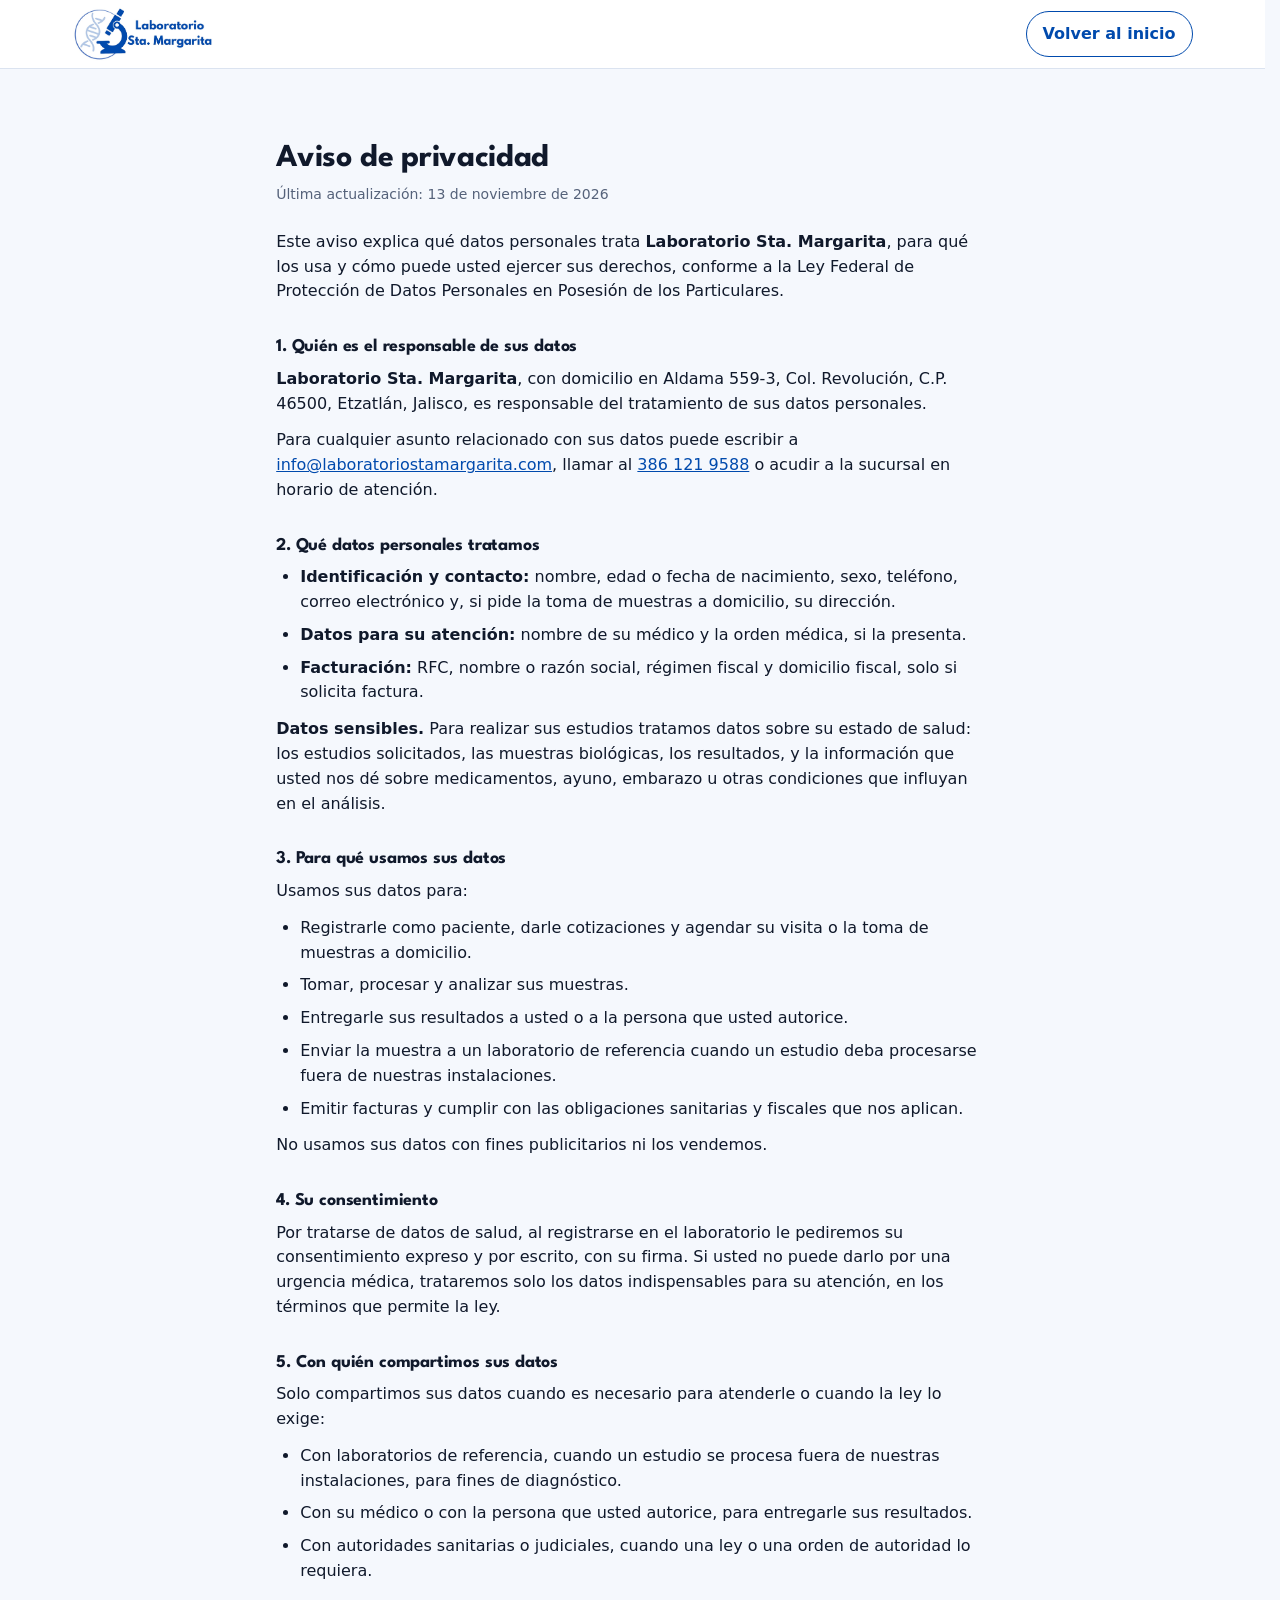
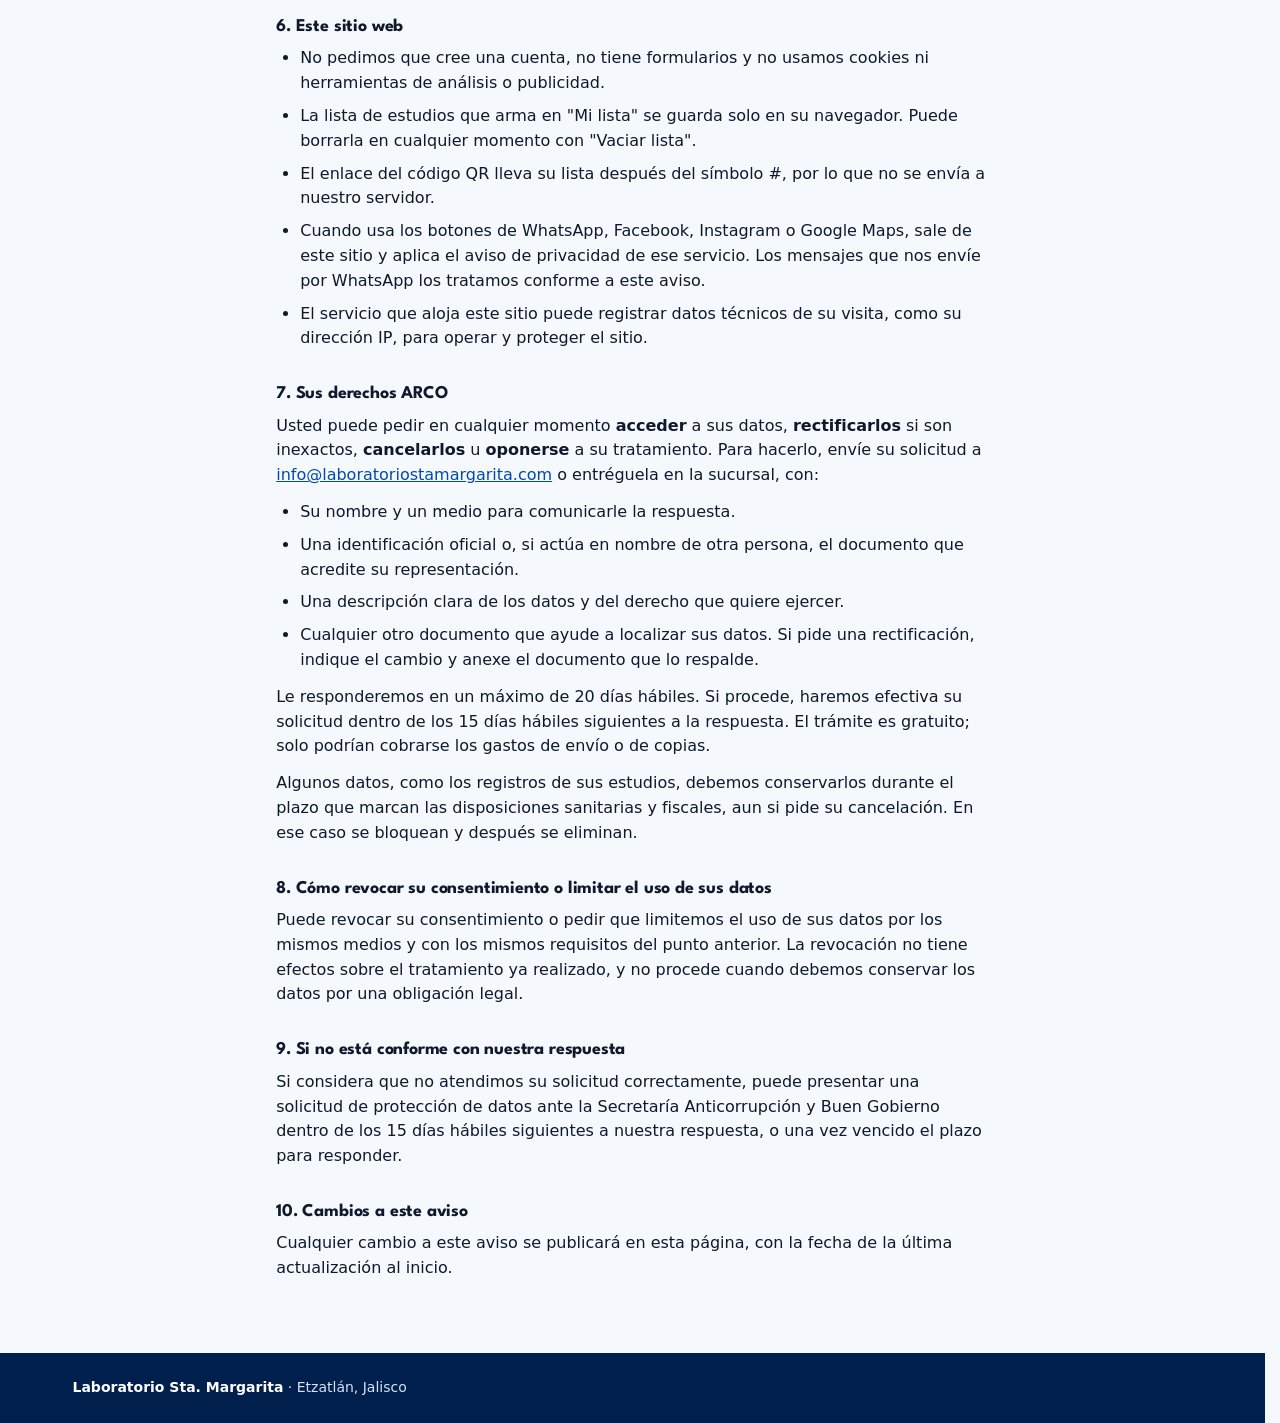
==== aviso-de-privacidad.html @ 6f27b308 "Agrega el aviso de privacidad Página aviso-de-privacidad.html enlazada desde el pie, con los element" ====
<!doctype html>
<html lang="es-MX">
<head>
  <meta charset="utf-8">
  <meta name="viewport" content="width=device-width, initial-scale=1">
  <title>Aviso de privacidad · Laboratorio Sta. Margarita</title>
  <meta name="description" content="Aviso de privacidad del Laboratorio Sta. Margarita, en Etzatlán, Jalisco: qué datos personales tratamos, para qué y cómo ejercer sus derechos.">
  <meta name="theme-color" content="#004aad">
  <meta http-equiv="Content-Security-Policy" content="default-src 'none'; script-src 'self'; style-src 'self'; img-src 'self' data:; font-src 'self'; base-uri 'none'; form-action 'none'">
  <link rel="canonical" href="https://laboratoriostamargarita.com/aviso-de-privacidad.html">
  <link rel="icon" href="img/icono.png" type="image/png">
  <link rel="apple-touch-icon" href="img/icono.png">
  <link rel="stylesheet" href="css/estilos.css">
</head>
<body>
  <header class="cabecera">
    <div class="contenedor cabecera-fila">
      <a class="marca" href="./" aria-label="Laboratorio Sta. Margarita, inicio">
        <img src="img/logo.png" alt="Laboratorio Sta. Margarita" width="140" height="54">
      </a>
      <a class="boton boton-volver" href="./">Volver al inicio</a>
    </div>
  </header>

  <main class="seccion">
    <article class="contenedor legal">
      <h1>Aviso de privacidad</h1>
      <p class="legal-fecha">Última actualización: 13 de noviembre de 2026</p>

      <p>Este aviso explica qué datos personales trata <b data-negocio="responsable" data-respaldo="nombre">Laboratorio Sta. Margarita</b>, para qué los usa y cómo puede usted ejercer sus derechos, conforme a la Ley Federal de Protección de Datos Personales en Posesión de los Particulares.</p>

      <h2>1. Quién es el responsable de sus datos</h2>
      <p><b data-negocio="responsable" data-respaldo="nombre">Laboratorio Sta. Margarita</b>, con domicilio en <span data-negocio="direccion">Aldama 559-3, Col. Revolución, C.P. 46500, Etzatlán, Jalisco</span>, es responsable del tratamiento de sus datos personales.</p>
      <p>Para cualquier asunto relacionado con sus datos puede escribir a <a data-enlace="correo" href="mailto:info@laboratoriostamargarita.com">info@laboratoriostamargarita.com</a>, llamar al <a data-enlace="telefono" href="tel:3861219588">386 121 9588</a> o acudir a la sucursal en horario de atención.</p>

      <h2>2. Qué datos personales tratamos</h2>
      <ul>
        <li><b>Identificación y contacto:</b> nombre, edad o fecha de nacimiento, sexo, teléfono, correo electrónico y, si pide la toma de muestras a domicilio, su dirección.</li>
        <li><b>Datos para su atención:</b> nombre de su médico y la orden médica, si la presenta.</li>
        <li><b>Facturación:</b> RFC, nombre o razón social, régimen fiscal y domicilio fiscal, solo si solicita factura.</li>
      </ul>
      <p><b>Datos sensibles.</b> Para realizar sus estudios tratamos datos sobre su estado de salud: los estudios solicitados, las muestras biológicas, los resultados, y la información que usted nos dé sobre medicamentos, ayuno, embarazo u otras condiciones que influyan en el análisis.</p>

      <h2>3. Para qué usamos sus datos</h2>
      <p>Usamos sus datos para:</p>
      <ul>
        <li>Registrarle como paciente, darle cotizaciones y agendar su visita o la toma de muestras a domicilio.</li>
        <li>Tomar, procesar y analizar sus muestras.</li>
        <li>Entregarle sus resultados a usted o a la persona que usted autorice.</li>
        <li>Enviar la muestra a un laboratorio de referencia cuando un estudio deba procesarse fuera de nuestras instalaciones.</li>
        <li>Emitir facturas y cumplir con las obligaciones sanitarias y fiscales que nos aplican.</li>
      </ul>
      <p>No usamos sus datos con fines publicitarios ni los vendemos.</p>

      <h2>4. Su consentimiento</h2>
      <p>Por tratarse de datos de salud, al registrarse en el laboratorio le pediremos su consentimiento expreso y por escrito, con su firma. Si usted no puede darlo por una urgencia médica, trataremos solo los datos indispensables para su atención, en los términos que permite la ley.</p>

      <h2>5. Con quién compartimos sus datos</h2>
      <p>Solo compartimos sus datos cuando es necesario para atenderle o cuando la ley lo exige:</p>
      <ul>
        <li>Con laboratorios de referencia, cuando un estudio se procesa fuera de nuestras instalaciones, para fines de diagnóstico.</li>
        <li>Con su médico o con la persona que usted autorice, para entregarle sus resultados.</li>
        <li>Con autoridades sanitarias o judiciales, cuando una ley o una orden de autoridad lo requiera.</li>
      </ul>

      <h2>6. Este sitio web</h2>
      <ul>
        <li>No pedimos que cree una cuenta, no tiene formularios y no usamos cookies ni herramientas de análisis o publicidad.</li>
        <li>La lista de estudios que arma en "Mi lista" se guarda solo en su navegador. Puede borrarla en cualquier momento con "Vaciar lista".</li>
        <li>El enlace del código QR lleva su lista después del símbolo #, por lo que no se envía a nuestro servidor.</li>
        <li>Cuando usa los botones de WhatsApp, Facebook, Instagram o Google Maps, sale de este sitio y aplica el aviso de privacidad de ese servicio. Los mensajes que nos envíe por WhatsApp los tratamos conforme a este aviso.</li>
        <li>El servicio que aloja este sitio puede registrar datos técnicos de su visita, como su dirección IP, para operar y proteger el sitio.</li>
      </ul>

      <h2>7. Sus derechos ARCO</h2>
      <p>Usted puede pedir en cualquier momento <b>acceder</b> a sus datos, <b>rectificarlos</b> si son inexactos, <b>cancelarlos</b> u <b>oponerse</b> a su tratamiento. Para hacerlo, envíe su solicitud a <a data-enlace="correo" href="mailto:info@laboratoriostamargarita.com">info@laboratoriostamargarita.com</a> o entréguela en la sucursal, con:</p>
      <ul>
        <li>Su nombre y un medio para comunicarle la respuesta.</li>
        <li>Una identificación oficial o, si actúa en nombre de otra persona, el documento que acredite su representación.</li>
        <li>Una descripción clara de los datos y del derecho que quiere ejercer.</li>
        <li>Cualquier otro documento que ayude a localizar sus datos. Si pide una rectificación, indique el cambio y anexe el documento que lo respalde.</li>
      </ul>
      <p>Le responderemos en un máximo de 20 días hábiles. Si procede, haremos efectiva su solicitud dentro de los 15 días hábiles siguientes a la respuesta. El trámite es gratuito; solo podrían cobrarse los gastos de envío o de copias.</p>
      <p>Algunos datos, como los registros de sus estudios, debemos conservarlos durante el plazo que marcan las disposiciones sanitarias y fiscales, aun si pide su cancelación. En ese caso se bloquean y después se eliminan.</p>

      <h2>8. Cómo revocar su consentimiento o limitar el uso de sus datos</h2>
      <p>Puede revocar su consentimiento o pedir que limitemos el uso de sus datos por los mismos medios y con los mismos requisitos del punto anterior. La revocación no tiene efectos sobre el tratamiento ya realizado, y no procede cuando debemos conservar los datos por una obligación legal.</p>

      <h2>9. Si no está conforme con nuestra respuesta</h2>
      <p>Si considera que no atendimos su solicitud correctamente, puede presentar una solicitud de protección de datos ante la Secretaría Anticorrupción y Buen Gobierno dentro de los 15 días hábiles siguientes a nuestra respuesta, o una vez vencido el plazo para responder.</p>

      <h2>10. Cambios a este aviso</h2>
      <p>Cualquier cambio a este aviso se publicará en esta página, con la fecha de la última actualización al inicio.</p>
    </article>
  </main>

  <footer class="pie">
    <div class="contenedor">
      <p><b data-negocio="nombre">Laboratorio Sta. Margarita</b> · <span data-negocio="ubicacionCorta">Etzatlán, Jalisco</span></p>
    </div>
  </footer>

  <script src="datos/negocio.js"></script>
  <script src="js/aviso.js"></script>
</body>
</html>
---- css/estilos.css ----
/* League Spartan (SIL Open Font License 1.1, ver fuentes/LICENCIA-League-Spartan.txt) */
@font-face {
  font-family: "League Spartan";
  font-style: normal;
  font-weight: 100 900;
  font-display: swap;
  src: url("../fuentes/league-spartan-latin-wght-normal.woff2") format("woff2-variations"), url("../fuentes/league-spartan-latin-wght-normal.woff2") format("woff2");
}

:root {
  --azul: #004aad;
  --azul-oscuro: #00337a;
  --azul-claro: #e8f0fc;
  --amarillo: #f2b632;
  --cielo: #a9c4ee;
  --crema: #f5f8fd;
  --papel: #ffffff;
  --tinta: #10192b;
  --tinta-suave: #55627a;
  --linea: #dbe3f0;
  --radio: 14px;
  --sombra: 0 1px 2px rgba(0, 51, 122, .06), 0 8px 24px rgba(0, 51, 122, .09);

  /* Escala de letra: siete tamaños. Igual en celular y escritorio; solo los títulos crecen con la pantalla. */
  --t-xs: .8125rem;                          /* 13 px: etiquetas y notas */
  --t-sm: .875rem;                           /* 14 px: texto secundario, fichas, botones chicos */
  --t-base: 1rem;                            /* 16 px: texto y botones */
  --t-lg: 1.125rem;                          /* 18 px: nombre de estudio, texto destacado */
  --t-xl: 1.5rem;                            /* 24 px: título de ventana, datos del cartel */
  --t-2xl: clamp(1.625rem, 3vw, 2rem);       /* 26 a 32 px: título de sección */
  --t-3xl: clamp(2.125rem, 5.2vw, 3.5rem);   /* 34 a 56 px: título principal */

  /* Grosores: 400 texto, 600 énfasis y botones, 700 títulos. */

  /* Espaciado: múltiplos de 4. */
  --e1: 4px;
  --e2: 8px;
  --e3: 12px;
  --e4: 16px;
  --e5: 24px;
  --e6: 32px;
  --e7: 48px;
  --e-seccion: clamp(48px, 6vw, 72px);       /* aire entre secciones */
}

* { box-sizing: border-box; }
html { scroll-behavior: smooth; scroll-padding-top: 84px; scrollbar-gutter: stable; }
/* Con una ventana abierta, la página de fondo no se desplaza. */
html:has(dialog[open]) { overflow: hidden; }
body {
  margin: 0;
  font-family: system-ui, -apple-system, "Segoe UI", Roboto, "Helvetica Neue", Arial, sans-serif;
  font-size: var(--t-base);
  line-height: 1.55;
  color: var(--tinta);
  background: var(--crema);
}
h1, h2, h3 { font-family: "League Spartan", "Century Gothic", "Trebuchet MS", system-ui, sans-serif; line-height: 1.1; margin: 0; font-weight: 700; letter-spacing: -.01em; }
h2 { font-size: var(--t-2xl); }
p { margin: 0; }
a { color: var(--azul); }
img { max-width: 100%; }
button { font: inherit; cursor: pointer; }
:focus-visible { outline: 3px solid #6aa0f5; outline-offset: 2px; }

.contenedor { width: min(1120px, 100% - 32px); margin-inline: auto; }
.saltar { position: absolute; left: -999px; }
.saltar:focus { left: 8px; top: 8px; background: #fff; padding: var(--e2) var(--e3); z-index: 50; }

.aviso { background: var(--amarillo); color: #3b2c00; text-align: center; padding: var(--e2) var(--e4); font-size: var(--t-sm); font-weight: 600; }

/* Cabecera */
.cabecera { position: sticky; top: 0; z-index: 20; background: #fff; border-bottom: 1px solid var(--linea); }
.cabecera-fila { display: flex; align-items: center; gap: var(--e5); min-height: 68px; }
.marca { display: flex; align-items: center; flex: none; }
.marca img { height: 54px; width: auto; display: block; }
.menu { display: flex; gap: var(--e5); margin-left: auto; }
.menu a { color: var(--tinta); text-decoration: none; }
.menu a:hover { color: var(--azul); text-decoration: underline; text-underline-offset: 6px; }

.boton { display: inline-flex; align-items: center; justify-content: center; gap: var(--e2); border: 1.5px solid var(--azul); background: transparent; color: var(--azul); padding: var(--e3) var(--e4); border-radius: 999px; font-weight: 600; line-height: 1.25; text-decoration: none; white-space: nowrap; }
.boton:hover { background: var(--azul-claro); }
.boton-primario { background: var(--azul); color: #fff; }
.boton-primario:hover { background: var(--azul-oscuro); }
.boton-claro { background: #fff; border-color: #fff; color: var(--azul-oscuro); }
.boton-claro:hover { background: var(--azul-claro); }
.boton-chico { padding: var(--e2) var(--e4); font-size: var(--t-sm); }
.boton.agregado { background: var(--azul-claro); }
.contador { background: var(--azul); color: #fff; border-radius: 999px; min-width: 22px; height: 22px; padding: 0 var(--e1); display: inline-grid; place-items: center; font-size: var(--t-xs); }

/* Portada */
/* Fondo de la portada: halo de luz azul arriba a la derecha sobre un degradado suave. */
.portada {
  padding: var(--e-seccion) 0;
  background:
    radial-gradient(60% 70% at 92% 8%, rgba(0, 74, 173, .26) 0%, rgba(0, 74, 173, 0) 72%),
    linear-gradient(180deg, #e6effc 0%, var(--crema) 100%);
}
.portada-fila { display: grid; grid-template-columns: 1fr auto; gap: var(--e7); align-items: center; }
.portada-fila > *, .dos-columnas > * { min-width: 0; }
.sobretitulo { text-transform: uppercase; letter-spacing: .12em; font-size: var(--t-xs); font-weight: 700; color: var(--azul); margin-bottom: var(--e3); }
.portada h1 { font-size: var(--t-3xl); max-width: 16ch; }
.portada h1 em { font-style: normal; color: var(--azul); white-space: nowrap; }
.portada-texto { margin: var(--e4) 0; max-width: 54ch; color: var(--tinta-suave); font-size: var(--t-lg); }
.cartel { justify-self: end; width: min(340px, 100%); background: #fff; border: 3px solid var(--azul); border-radius: 22px; padding: var(--e5); text-align: center; box-shadow: 0 0 0 7px rgba(0, 74, 173, .09), 0 20px 44px rgba(0, 51, 122, .16); font-family: "League Spartan", "Century Gothic", system-ui, sans-serif; }
.cartel img { width: 215px; height: auto; margin-bottom: var(--e3); }
.cartel-titulo { color: var(--azul); font-weight: 700; font-size: var(--t-2xl); text-transform: uppercase; letter-spacing: .02em; line-height: 1.1; margin-top: var(--e2); }
.cartel-dato { font-weight: 700; font-size: var(--t-xl); line-height: 1.25; color: #111; }
.cartel-dato a { color: inherit; text-decoration: none; }
.cartel-dato a:hover { text-decoration: underline; }
.cartel-ayuda { margin-top: var(--e4); padding-top: var(--e4); border-top: 2px solid var(--azul-claro); display: grid; gap: var(--e3); font-family: system-ui, -apple-system, "Segoe UI", Roboto, "Helvetica Neue", Arial, sans-serif; }
.cartel-ayuda[hidden] { display: none; }
.cartel-ayuda p { color: var(--tinta-suave); font-size: var(--t-sm); line-height: 1.45; }
.cartel-acciones { display: grid; gap: var(--e2); }
.cartel-acciones .boton { width: 100%; }
.acciones-contacto[hidden] { display: none; }
.txt-corto { display: none; }

.ventajas { list-style: none; margin: 0 0 var(--e5); padding: 0; display: grid; gap: var(--e2); font-weight: 600; }
.ventajas li { display: flex; align-items: center; gap: var(--e2); }
.ventajas li[hidden] { display: none; }
.ventajas li::before { content: "✓"; flex: none; width: 20px; height: 20px; border-radius: 50%; background: var(--azul); color: #fff; font-size: var(--t-xs); display: grid; place-items: center; }
.sugerencias-titulo { align-self: center; font-size: var(--t-sm); color: var(--tinta-suave); }
.buscador { display: flex; align-items: center; gap: var(--e2); background: var(--papel); border: 1.5px solid var(--linea); border-radius: 999px; padding: var(--e1) var(--e2) var(--e1) var(--e4); box-shadow: var(--sombra); max-width: 620px; color: var(--tinta-suave); }
.buscador:focus-within { border-color: var(--azul); }
.buscador input { flex: 1; min-width: 0; border: 0; outline: 0; background: transparent; font: inherit; color: var(--tinta); padding: var(--e3) var(--e1); }
.buscador-catalogo { max-width: none; box-shadow: none; margin-bottom: var(--e4); }
.sugerencias { display: flex; flex-wrap: wrap; gap: var(--e2); margin-top: var(--e4); }

.ficha { border: 1px solid var(--linea); background: var(--papel); color: var(--tinta); border-radius: 999px; padding: var(--e2) var(--e3); font-size: var(--t-sm); line-height: 1.25; }
.ficha:hover { border-color: var(--azul); }
.ficha[aria-pressed="true"] { background: var(--azul); border-color: var(--azul); color: #fff; }
.ficha small { font-size: var(--t-xs); opacity: .7; margin-left: var(--e1); }

/* Secciones */
.seccion { padding: var(--e-seccion) 0; }
.seccion-suave { background: radial-gradient(80% 120% at 0% 0%, #cddff9 0%, rgba(205, 223, 249, 0) 62%), linear-gradient(180deg, var(--azul-claro) 0%, #f0f5fd 100%); }
/* Sección azul con profundidad: luz arriba a la izquierda y más oscuro hacia el pie. */
.seccion-oscura {
  color: #fff;
  background:
    radial-gradient(60% 90% at 10% 0%, rgba(106, 160, 245, .5) 0%, rgba(106, 160, 245, 0) 72%),
    linear-gradient(160deg, var(--azul) 0%, #002a66 100%);
}
.seccion-cabeza { display: flex; flex-wrap: wrap; align-items: baseline; justify-content: space-between; gap: var(--e2) var(--e5); margin-bottom: var(--e5); }
.seccion-cabeza p, .texto-suave { color: var(--tinta-suave); }
.filtros { display: flex; flex-wrap: wrap; gap: var(--e2); margin-bottom: var(--e5); }

.rejilla { display: grid; grid-template-columns: repeat(auto-fill, minmax(290px, 1fr)); gap: var(--e4); }
.tarjeta { background: var(--papel); border: 1px solid var(--linea); border-radius: var(--radio); padding: var(--e4); display: flex; flex-direction: column; gap: var(--e2); transition: box-shadow .15s, transform .15s; }
.tarjeta:hover { box-shadow: var(--sombra); transform: translateY(-2px); }
.boton, .ficha, .etiqueta { font-family: inherit; }
.etiqueta { align-self: flex-start; font-size: var(--t-xs); font-weight: 700; line-height: 1.25; text-transform: uppercase; letter-spacing: .06em; color: var(--azul); background: var(--azul-claro); padding: var(--e1) var(--e2); border-radius: 6px; }
.tarjeta h3 { font-size: var(--t-lg); line-height: 1.25; }
.tarjeta h3 button { all: unset; cursor: pointer; }
.tarjeta h3 button:hover { color: var(--azul); text-decoration: underline; text-underline-offset: 4px; }
.tarjeta h3 button:focus-visible { outline: 3px solid #6aa0f5; outline-offset: 2px; }
.meta { display: flex; flex-wrap: wrap; gap: var(--e1) var(--e4); color: var(--tinta-suave); font-size: var(--t-sm); }
.meta span::before { content: "•"; color: var(--cielo); margin-right: var(--e2); }
.tarjeta-pie { margin-top: auto; padding-top: var(--e2); display: flex; align-items: center; justify-content: space-between; gap: var(--e3); }
.enlace { border: 0; background: none; padding: 0; color: var(--azul); font-weight: 600; text-decoration: underline; text-underline-offset: 4px; }
.vacio { text-align: center; padding: var(--e7) 0; color: var(--tinta-suave); }
.mas { display: flex; justify-content: center; margin-top: var(--e5); }
.mas[hidden] { display: none; }
.vacio-acciones { display: flex; flex-wrap: wrap; gap: var(--e3); justify-content: center; margin-top: var(--e4); }

.estado-horario { display: inline-block; font-family: system-ui, sans-serif; font-size: var(--t-xs); font-weight: 700; line-height: 1.25; padding: var(--e1) var(--e3); border-radius: 999px; background: #e6e9ef; color: #4a5568; vertical-align: middle; }
.estado-horario.abierto { background: #d9f5e3; color: #0b6b34; }
.estado-horario[hidden] { display: none; }
.aviso-qr { background: var(--azul-claro); border-radius: 8px; padding: var(--e2) var(--e3); margin-top: var(--e3); }

.flotante { position: fixed; right: 18px; bottom: 18px; z-index: 30; display: inline-flex; align-items: center; gap: var(--e2); background: #128c4a; color: #fff; text-decoration: none; font-weight: 700; padding: var(--e3) var(--e4); border-radius: 999px; box-shadow: 0 6px 20px rgba(0, 0, 0, .25); }
.flotante:hover { background: #0e743d; }
.flecha { position: fixed; right: 18px; bottom: 80px; z-index: 30; width: 48px; height: 48px; border-radius: 50%; border: 0; background: var(--azul); color: #fff; display: grid; place-items: center; box-shadow: 0 6px 20px rgba(0, 31, 77, .3); transition: background .15s, transform .15s; }
.flecha:hover { background: var(--azul-oscuro); }
.flecha[hidden] { display: none; }
.flecha, .flotante { opacity: 0; visibility: hidden; translate: 0 10px; transition: opacity .25s, visibility .25s, translate .25s, background .15s; }
.desplazado .flecha, .desplazado .flotante { opacity: 1; visibility: visible; translate: 0 0; }
.flecha svg { transition: transform .25s; }
.flecha.arriba svg { transform: rotate(180deg); }
.flotante[hidden], .barra-lista[hidden] { display: none; }
.barra-lista { display: none; }

/* Cómo funciona */
.pasos { list-style: none; counter-reset: paso; padding: 0; margin: var(--e5) 0 0; display: grid; grid-template-columns: repeat(auto-fit, minmax(230px, 1fr)); gap: var(--e4); }
.pasos li { counter-increment: paso; background: var(--papel); border-radius: var(--radio); padding: var(--e5); display: grid; gap: var(--e1); align-content: start; }
.pasos li::before { content: counter(paso); width: 34px; height: 34px; border-radius: 50%; background: var(--azul); color: #fff; font-weight: 700; display: grid; place-items: center; margin-bottom: var(--e2); }
.pasos b { font-size: var(--t-lg); line-height: 1.25; }
.pasos span { color: var(--tinta-suave); }
.servicios { display: grid; grid-template-columns: repeat(auto-fit, minmax(230px, 1fr)); gap: var(--e4); margin-top: var(--e6); }
.servicios div { border-left: 3px solid var(--azul); padding-left: var(--e4); }
.servicios p { color: var(--tinta-suave); font-size: var(--t-sm); }

.dos-columnas { display: grid; grid-template-columns: 1fr 1fr; gap: var(--e7); align-items: start; }
.dos-columnas h2 { margin-bottom: var(--e4); }
.lista-palomas { list-style: none; margin: 0; padding: 0; display: grid; gap: var(--e3); }
.lista-palomas li { background: var(--papel); border: 1px solid var(--linea); border-radius: 12px; padding: var(--e4) var(--e4) var(--e4) var(--e7); position: relative; }
.lista-palomas li::before { content: "✓"; position: absolute; left: var(--e4); top: 17px; width: 22px; height: 22px; border-radius: 50%; background: var(--azul); color: #fff; font-size: var(--t-xs); display: grid; place-items: center; }

/* Sucursal */
.datos { margin: 0; display: grid; gap: var(--e4); }
.datos dt { font-size: var(--t-xs); text-transform: uppercase; letter-spacing: .1em; color: var(--cielo); }
.datos dd { margin: var(--e1) 0 0; font-size: var(--t-lg); }
.datos a { color: #fff; }
.pendiente { opacity: .65; font-style: italic; }
.acciones-contacto { display: grid; gap: var(--e3); align-content: start; background: rgba(255, 255, 255, .08); border: 1px solid rgba(255, 255, 255, .14); backdrop-filter: blur(4px); padding: var(--e5); border-radius: var(--radio); }
.acciones-contacto p { color: #d5e2f7; }
.redes a { color: #fff; }

.pie { background: #001f4d; color: #d5e2f7; padding: var(--e5) 0; font-size: var(--t-sm); }
.pie b { color: #fff; }
.pie a { color: #fff; }

/* Aviso de privacidad */
.boton-volver { margin-left: auto; }
.legal { max-width: 70ch; }
.legal h1 { font-size: var(--t-2xl); }
.legal-fecha { margin: var(--e2) 0 var(--e5); color: var(--tinta-suave); font-size: var(--t-sm); }
.legal h2 { font-size: var(--t-lg); line-height: 1.25; margin: var(--e6) 0 var(--e2); }
.legal p + p, .legal ul + p, .legal p + ul { margin-top: var(--e3); }
.legal ul { margin: 0; padding-left: var(--e5); display: grid; gap: var(--e2); }
.pie-nota { margin-top: var(--e2); opacity: .75; font-size: var(--t-xs); max-width: 56ch; }

/* Diálogos */
.dialogo { border: 0; padding: 0; border-radius: 18px; width: min(640px, calc(100% - 24px)); max-height: calc(100dvh - 24px); color: var(--tinta); background: var(--papel); box-shadow: 0 30px 80px rgba(0, 0, 0, .35); }
.dialogo::backdrop { background: rgba(0, 31, 77, .55); }
.detalle { padding: var(--e5); display: grid; gap: var(--e4); }
.detalle-cabeza { display: flex; justify-content: space-between; gap: var(--e4); align-items: flex-start; }
.detalle h2 { font-size: var(--t-xl); margin-top: var(--e2); }
.detalle > p { max-width: 56ch; }
.cerrar { border: 0; background: var(--azul-claro); color: var(--azul-oscuro); width: 36px; height: 36px; border-radius: 50%; font-size: var(--t-xl); line-height: 1; flex: none; }
.detalle-datos { display: grid; grid-template-columns: repeat(auto-fit, minmax(130px, 1fr)); gap: var(--e3); margin: 0; }
.detalle-datos div { background: var(--crema); border-radius: 10px; padding: var(--e3); }
.detalle-datos dt { font-size: var(--t-xs); text-transform: uppercase; letter-spacing: .08em; color: var(--tinta-suave); }
.detalle-datos dd { margin: 0; font-weight: 600; }
.detalle h3 { font-family: inherit; font-size: var(--t-xs); text-transform: uppercase; letter-spacing: .1em; color: var(--azul); margin-bottom: var(--e1); }
.preparacion { background: var(--azul-claro); border-left: 4px solid var(--azul); border-radius: 8px; padding: var(--e3) var(--e4); }
.incluye { display: flex; flex-wrap: wrap; gap: var(--e2); list-style: none; margin: 0; padding: 0; }
.incluye li { background: var(--azul-claro); border-radius: 6px; padding: var(--e1) var(--e2); font-size: var(--t-sm); }
.detalle-pie { display: flex; align-items: center; justify-content: space-between; gap: var(--e3); border-top: 1px solid var(--linea); padding-top: var(--e4); }

.cajon { margin: 0 0 0 auto; height: 100dvh; max-height: 100dvh; width: min(440px, 100%); border-radius: 18px 0 0 18px; }
.cajon[open] { display: flex; flex-direction: column; }
.cajon-cabeza { display: flex; justify-content: space-between; align-items: center; padding: var(--e4) var(--e5); border-bottom: 1px solid var(--linea); }
.cajon-cabeza h2 { font-size: var(--t-xl); }
.cajon-cuerpo { flex: 1; overflow: auto; padding: var(--e2) var(--e5); }
.cajon-pie { max-height: 70dvh; overflow: auto; padding: var(--e4) var(--e5); border-top: 1px solid var(--linea); display: grid; gap: var(--e3); background: var(--crema); }
.renglon { display: flex; justify-content: space-between; gap: var(--e3); padding: var(--e4) 0; border-bottom: 1px solid var(--linea); }
.renglon b { display: block; }
.renglon small { font-size: var(--t-sm); color: var(--tinta-suave); }
.renglon-lado { text-align: right; display: grid; gap: var(--e1); justify-items: end; flex: none; }
.quitar { border: 0; background: none; color: #a33; text-decoration: underline; padding: 0; font-size: var(--t-sm); }
.qr { background: #fff; border: 1px solid var(--linea); border-radius: 12px; padding: var(--e2); width: min(230px, 100%); justify-self: center; }
.qr svg { display: block; width: 100%; height: auto; }
.qr-nota { text-align: center; }
.pie-enlaces { display: flex; justify-content: space-between; gap: var(--e3); }
.quitar.neutro { color: var(--azul); }
.nota { font-size: var(--t-xs); color: var(--tinta-suave); }
.lista-vacia { text-align: center; color: var(--tinta-suave); padding: var(--e7) var(--e3); }

.tostada { position: fixed; left: 50%; bottom: 22px; transform: translate(-50%, 20px); background: var(--tinta); color: #fff; padding: var(--e2) var(--e4); border-radius: 999px; opacity: 0; pointer-events: none; transition: opacity .2s, transform .2s; z-index: 60; font-size: var(--t-sm); }
.tostada.visible { opacity: 1; transform: translate(-50%, 0); }
/* Dentro de una ventana, el aviso va arriba para no tapar los botones. */
dialog .tostada { top: 14px; bottom: auto !important; }

@media (max-width: 820px) {
  /* La letra no se encoge en celular: el texto sigue en 16 px y lo más chico en 13 px. */
  html { scroll-padding-top: 70px; }
  .menu { display: none; }
  .boton-lista { margin-left: auto; }
  .portada-fila, .dos-columnas { grid-template-columns: 1fr; }
  .dos-columnas { gap: var(--e5); }
  .cajon { border-radius: 0; }
  .filtros { flex-wrap: nowrap; overflow-x: auto; margin-inline: -16px; margin-bottom: var(--e4); padding: var(--e1) var(--e4) var(--e2); scrollbar-width: none; }
  .filtros::-webkit-scrollbar { display: none; }
  .ficha { flex: none; }

  /* Portada: el panel de horario y contacto va entre las ventajas y los estudios frecuentes. */
  .portada { padding: var(--e4) 0 var(--e6); }
  .portada-fila { gap: 0; }
  .portada-fila > div:first-child { display: contents; }
  .portada-fila .cartel { order: 1; margin-top: var(--e5); }
  .portada-fila .sugerencias { order: 2; margin-top: var(--e5); }
  .sobretitulo { letter-spacing: .08em; margin-bottom: var(--e2); }
  .sobretitulo-lugar { display: none; }
  .portada-texto { font-size: var(--t-base); margin: var(--e3) 0 0; }
  .ventajas { margin: var(--e3) 0 0; }
  .cartel { justify-self: center; width: 100%; border-width: 2px; border-radius: 18px; box-shadow: 0 0 0 5px rgba(0, 74, 173, .08), 0 12px 28px rgba(0, 51, 122, .12); padding: var(--e3) var(--e3) var(--e4); display: grid; grid-template-columns: 1fr 1fr; gap: 0 var(--e3); }
  .cartel img { display: none; }
  .cartel .estado-horario { grid-column: 1 / -1; justify-self: center; margin-bottom: var(--e1); }
  .cartel-titulo { font-size: var(--t-lg); margin: 0; grid-row: 2; }
  .cartel-dato { font-size: var(--t-base); grid-row: 3; }
  .cartel-ayuda { grid-column: 1 / -1; grid-row: 4; margin-top: var(--e3); padding-top: var(--e3); gap: var(--e2); text-align: center; }
  .cartel-ayuda p { text-wrap: balance; }
  .cartel-acciones { grid-template-columns: repeat(2, minmax(0, 1fr)); }
  .cartel-acciones .boton { padding: var(--e3) var(--e2); font-size: var(--t-sm); white-space: normal; text-align: center; }
  .cartel-acciones .boton-primario { grid-column: 1 / -1; }
  .txt-largo { display: none; }
  .txt-corto { display: inline; }

  .flotante { padding: 14px; }
  .flotante span { display: none; }
  .barra-lista { position: fixed; left: 12px; right: 12px; bottom: 12px; z-index: 31; display: flex; align-items: center; justify-content: space-between; gap: 12px; border: 0; border-radius: 14px; background: var(--azul); color: #fff; padding: 14px 18px; box-shadow: 0 8px 24px rgba(0, 31, 77, .35); }
  .barra-lista b { text-decoration: underline; text-underline-offset: 4px; }
  .con-barra .flotante { bottom: 78px; }
  .flecha { bottom: 82px; right: 20px; }
  .con-barra .flecha { bottom: 142px; }
  .con-barra .tostada { bottom: 84px; }
  .con-barra .pie { padding-bottom: 96px; }

  /* El texto del pie deja libre la esquina de los botones flotantes. */
  .pie .contenedor { padding-right: 62px; }

  .cabecera-fila { min-height: 58px; gap: var(--e3); }
  .marca img { height: 42px; }
  .boton-lista { padding: var(--e2) var(--e3); font-size: var(--t-sm); }
  .boton-lista svg { width: 16px; height: 16px; }
  .contador { min-width: 20px; height: 20px; }
  .rejilla { gap: var(--e3); }
  .seccion-cabeza { margin-bottom: var(--e4); }
  .seccion { padding: var(--e7) 0; }
}
@media (prefers-reduced-motion: reduce) {
  html { scroll-behavior: auto; }
  * { transition: none !important; }
}
@media print {
  .cabecera, .portada, .filtros, .aviso, .tarjeta-pie .boton { display: none; }
}
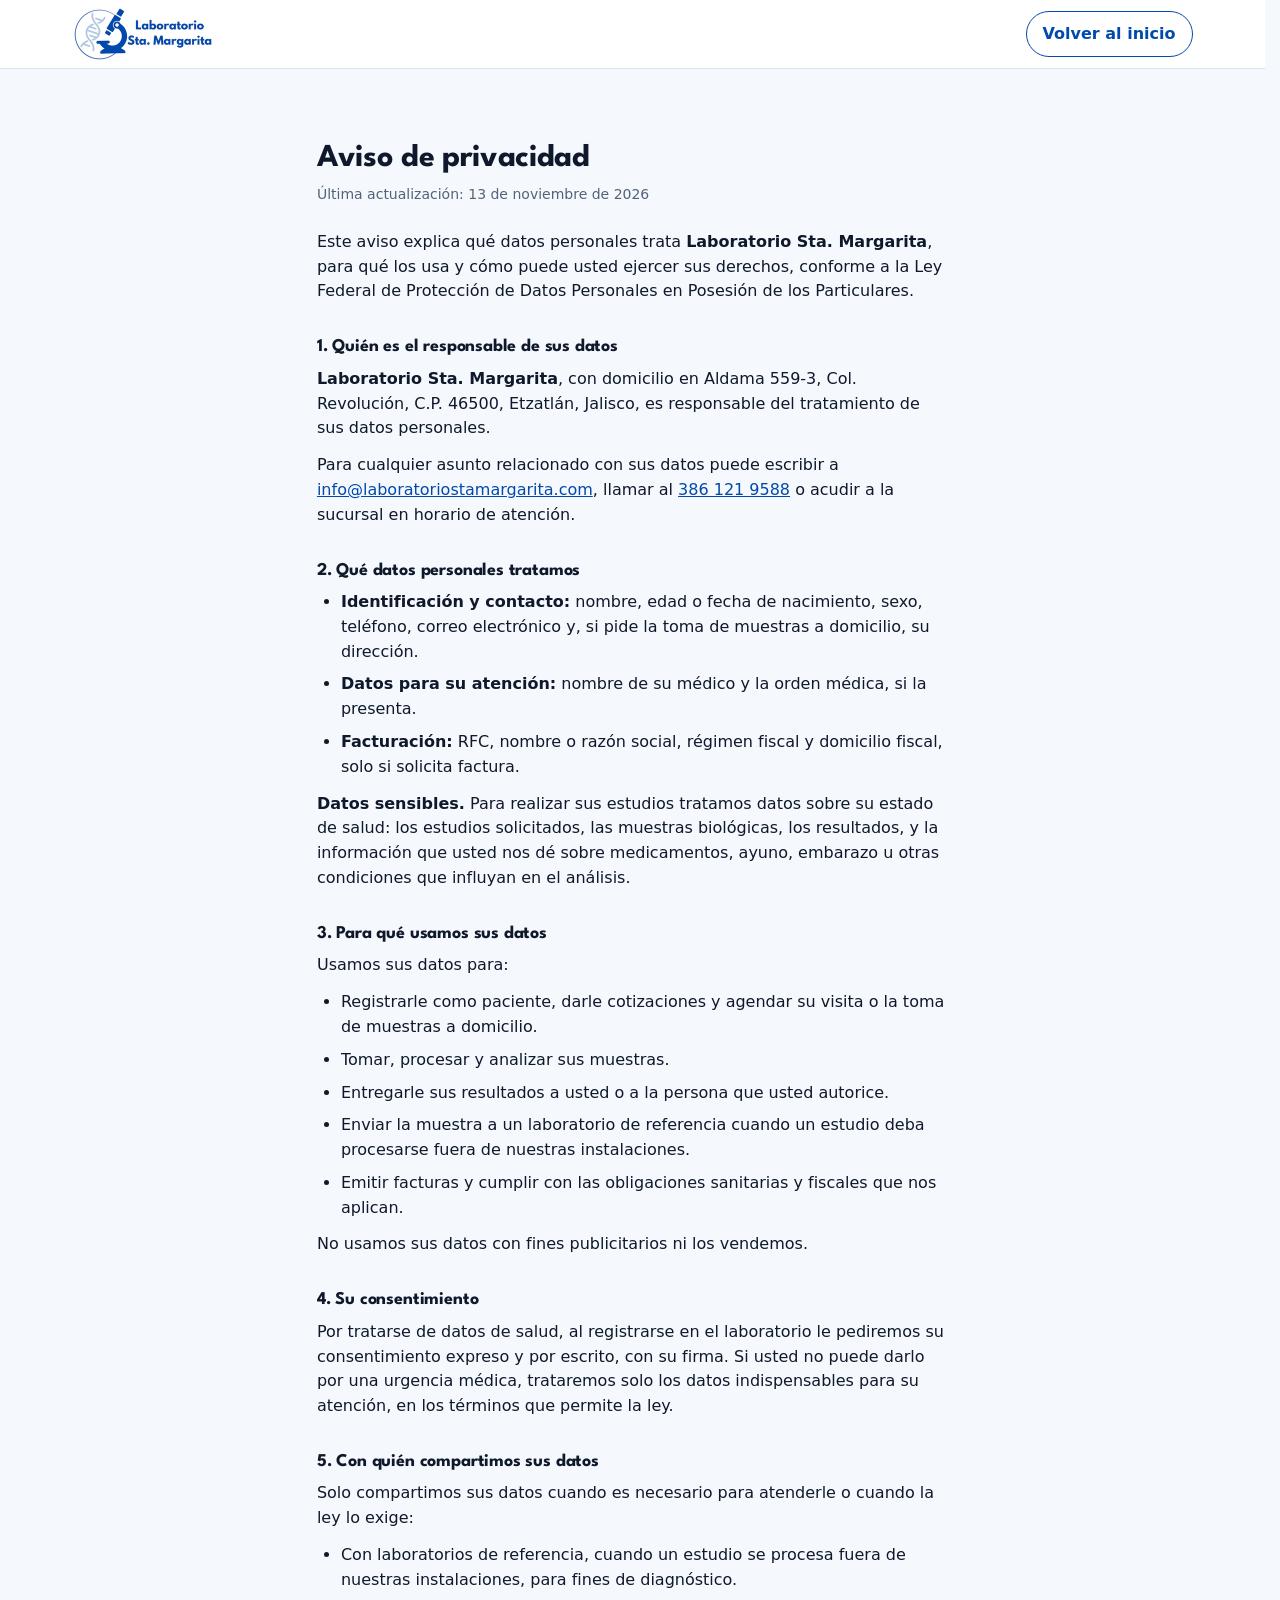
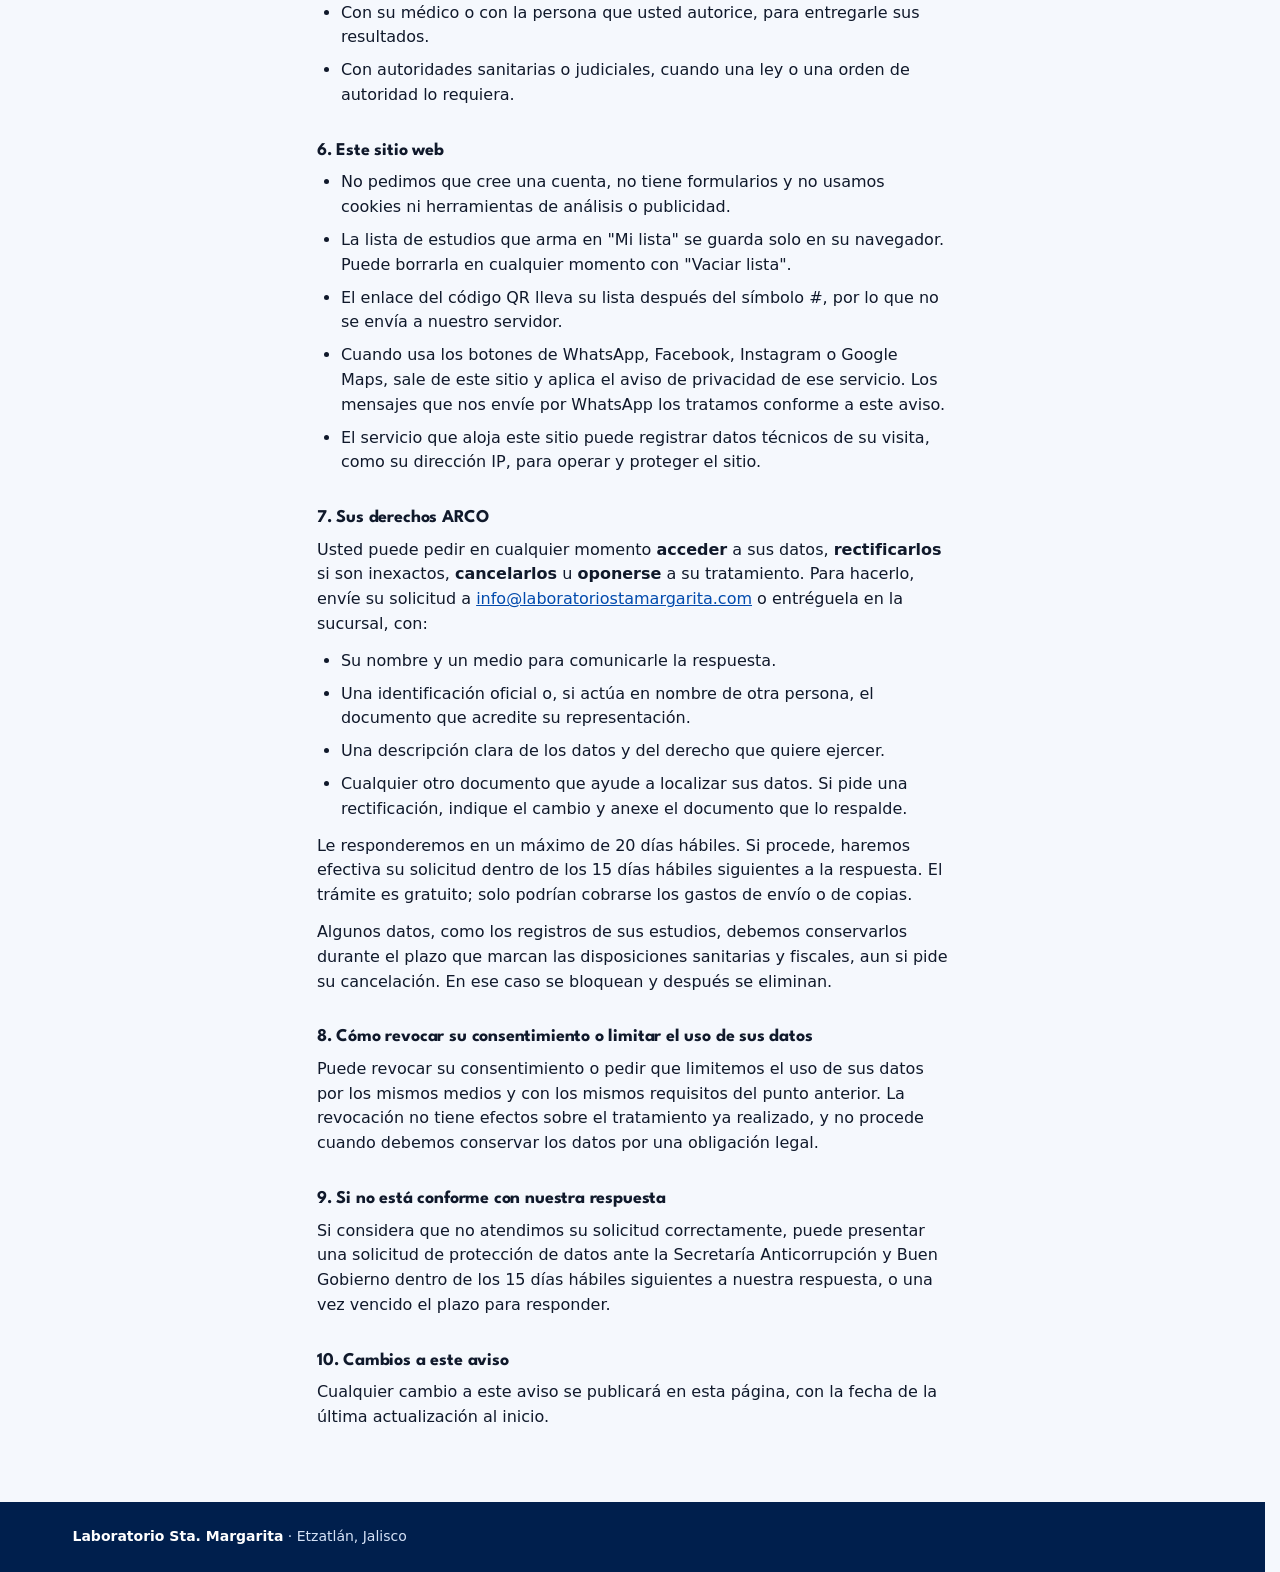
==== commit b8b953bf: "Seguridad: enlace de lista dañado y validación de enlaces; direcciones con www - Un enlace #lista= m" ====
--- a/aviso-de-privacidad.html
+++ b/aviso-de-privacidad.html
@@ -7,7 +7,7 @@
   <meta name="description" content="Aviso de privacidad del Laboratorio Sta. Margarita, en Etzatlán, Jalisco: qué datos personales tratamos, para qué y cómo ejercer sus derechos.">
   <meta name="theme-color" content="#004aad">
   <meta http-equiv="Content-Security-Policy" content="default-src 'none'; script-src 'self'; style-src 'self'; img-src 'self' data:; font-src 'self'; base-uri 'none'; form-action 'none'">
-  <link rel="canonical" href="https://laboratoriostamargarita.com/aviso-de-privacidad.html">
+  <link rel="canonical" href="https://www.laboratoriostamargarita.com/aviso-de-privacidad.html">
   <link rel="icon" href="img/icono.png" type="image/png">
   <link rel="apple-touch-icon" href="img/icono.png">
   <link rel="stylesheet" href="css/estilos.css">
--- a/css/estilos.css
+++ b/css/estilos.css
@@ -45,6 +45,14 @@
 
 * { box-sizing: border-box; }
 html { scroll-behavior: smooth; scroll-padding-top: 84px; scrollbar-gutter: stable; }
+/* En celulares la página y el body usan el azul del pie, y el contenido (main) conserva el crema.
+   Safari muestra el color de fondo al rebotar el scroll y bajo su barra inferior; así se ve azul
+   y no aparece una franja clara debajo del pie. Solo en pantallas táctiles, porque en computadora
+   el espacio de la barra de scroll también tomaría este color. */
+@media (pointer: coarse) {
+  html, html body { background: #001f4d; }
+  main { background: var(--crema); }
+}
 /* Con una ventana abierta, la página de fondo no se desplaza. */
 html:has(dialog[open]) { overflow: hidden; }
 body {
@@ -54,6 +62,7 @@
   line-height: 1.55;
   color: var(--tinta);
   background: var(--crema);
+  min-height: 100vh;
 }
 h1, h2, h3 { font-family: "League Spartan", "Century Gothic", "Trebuchet MS", system-ui, sans-serif; line-height: 1.1; margin: 0; font-weight: 700; letter-spacing: -.01em; }
 h2 { font-size: var(--t-2xl); }
@@ -98,33 +107,39 @@
 }
 .portada-fila { display: grid; grid-template-columns: 1fr auto; gap: var(--e7); align-items: center; }
 .portada-fila > *, .dos-columnas > * { min-width: 0; }
-.sobretitulo { text-transform: uppercase; letter-spacing: .12em; font-size: var(--t-xs); font-weight: 700; color: var(--azul); margin-bottom: var(--e3); }
+.sobretitulo { text-transform: uppercase; letter-spacing: .08em; font-size: var(--t-xs); font-weight: 700; color: var(--azul); margin-bottom: var(--e3); }
 .portada h1 { font-size: var(--t-3xl); max-width: 16ch; }
 .portada h1 em { font-style: normal; color: var(--azul); white-space: nowrap; }
 .portada-texto { margin: var(--e4) 0; max-width: 54ch; color: var(--tinta-suave); font-size: var(--t-lg); }
 .cartel { justify-self: end; width: min(340px, 100%); background: #fff; border: 3px solid var(--azul); border-radius: 22px; padding: var(--e5); text-align: center; box-shadow: 0 0 0 7px rgba(0, 74, 173, .09), 0 20px 44px rgba(0, 51, 122, .16); font-family: "League Spartan", "Century Gothic", system-ui, sans-serif; }
-.cartel img { width: 215px; height: auto; margin-bottom: var(--e3); }
-.cartel-titulo { color: var(--azul); font-weight: 700; font-size: var(--t-2xl); text-transform: uppercase; letter-spacing: .02em; line-height: 1.1; margin-top: var(--e2); }
+/* Cuadro de horario: la etiqueta es chica y el dato (hora, teléfono) es lo grande. */
+.cartel-titulo { color: var(--azul); font-weight: 700; font-size: var(--t-sm); text-transform: uppercase; letter-spacing: .08em; line-height: 1.25; margin-top: var(--e2); }
+.cartel-dato + .cartel-titulo { margin-top: var(--e4); }
 .cartel-dato { font-weight: 700; font-size: var(--t-xl); line-height: 1.25; color: #111; }
 .cartel-dato a { color: inherit; text-decoration: none; }
 .cartel-dato a:hover { text-decoration: underline; }
 .cartel-ayuda { margin-top: var(--e4); padding-top: var(--e4); border-top: 2px solid var(--azul-claro); display: grid; gap: var(--e3); font-family: system-ui, -apple-system, "Segoe UI", Roboto, "Helvetica Neue", Arial, sans-serif; }
 .cartel-ayuda[hidden] { display: none; }
-.cartel-ayuda p { color: var(--tinta-suave); font-size: var(--t-sm); line-height: 1.45; }
-.cartel-acciones { display: grid; gap: var(--e2); }
+.cartel-ayuda p { color: var(--tinta-suave); font-size: var(--t-sm); }
+.cartel-acciones { display: grid; grid-auto-flow: column; grid-auto-columns: minmax(0, 1fr); gap: var(--e2); }
 .cartel-acciones .boton { width: 100%; }
 .acciones-contacto[hidden] { display: none; }
-.txt-corto { display: none; }
-
-.ventajas { list-style: none; margin: 0 0 var(--e5); padding: 0; display: grid; gap: var(--e2); font-weight: 600; }
-.ventajas li { display: flex; align-items: center; gap: var(--e2); }
+
+/* Pasos de la portada: números en círculo unidos por una línea, como un flujo. */
+.ventajas { list-style: none; counter-reset: paso; margin: 0 0 var(--e5); padding: 0; display: grid; gap: var(--e4); font-weight: 600; }
+.ventajas li { position: relative; counter-increment: paso; display: flex; align-items: flex-start; gap: var(--e3); }
 .ventajas li[hidden] { display: none; }
-.ventajas li::before { content: "✓"; flex: none; width: 20px; height: 20px; border-radius: 50%; background: var(--azul); color: #fff; font-size: var(--t-xs); display: grid; place-items: center; }
+.ventajas li::before { content: counter(paso); flex: none; width: 26px; height: 26px; border-radius: 50%; background: var(--azul); color: #fff; font-size: var(--t-sm); font-weight: 700; line-height: 1; display: grid; place-items: center; }
+/* Línea que une cada número con el siguiente. */
+.ventajas li:not(:last-child)::after { content: ""; position: absolute; left: 12px; top: 26px; bottom: calc(-1 * var(--e4)); width: 2px; background: var(--cielo); }
 .sugerencias-titulo { align-self: center; font-size: var(--t-sm); color: var(--tinta-suave); }
 .buscador { display: flex; align-items: center; gap: var(--e2); background: var(--papel); border: 1.5px solid var(--linea); border-radius: 999px; padding: var(--e1) var(--e2) var(--e1) var(--e4); box-shadow: var(--sombra); max-width: 620px; color: var(--tinta-suave); }
 .buscador:focus-within { border-color: var(--azul); }
 .buscador input { flex: 1; min-width: 0; border: 0; outline: 0; background: transparent; font: inherit; color: var(--tinta); padding: var(--e3) var(--e1); }
 .buscador-catalogo { max-width: none; box-shadow: none; margin-bottom: var(--e4); }
+/* Buscador de la portada: debajo de los pasos, con botón para ir a los resultados. */
+.buscador-portada { margin: 0 0 var(--e4); max-width: 520px; padding-right: var(--e1); }
+.buscador-portada .boton { flex: none; }
 .sugerencias { display: flex; flex-wrap: wrap; gap: var(--e2); margin-top: var(--e4); }
 
 .ficha { border: 1px solid var(--linea); background: var(--papel); color: var(--tinta); border-radius: 999px; padding: var(--e2) var(--e3); font-size: var(--t-sm); line-height: 1.25; }
@@ -144,13 +159,28 @@
 }
 .seccion-cabeza { display: flex; flex-wrap: wrap; align-items: baseline; justify-content: space-between; gap: var(--e2) var(--e5); margin-bottom: var(--e5); }
 .seccion-cabeza p, .texto-suave { color: var(--tinta-suave); }
-.filtros { display: flex; flex-wrap: wrap; gap: var(--e2); margin-bottom: var(--e5); }
+.filtros { display: flex; flex-wrap: wrap; gap: var(--e2); margin-bottom: var(--e3); }
+.filtros[hidden] { display: none; }
+/* Subgrupos de una categoría (por ejemplo, tipos de infección). */
+.subfiltros { padding-left: var(--e3); border-left: 2px solid var(--cielo); }
+/* Orden del catálogo */
+.opciones { display: flex; flex-wrap: wrap; align-items: center; gap: var(--e2) var(--e3); margin: var(--e4) 0 var(--e5); padding-top: var(--e4); border-top: 1px solid var(--linea); }
+.opcion-select { display: inline-flex; align-items: center; gap: var(--e2); font-size: var(--t-sm); color: var(--tinta-suave); }
+.opcion-select select, .variante select { font: inherit; font-size: var(--t-sm); color: var(--tinta); background: var(--papel); border: 1px solid var(--linea); border-radius: 999px; padding: var(--e1) var(--e3); line-height: 1.5; cursor: pointer; }
+.opcion-select select:hover, .variante select:hover { border-color: var(--azul); }
+.opcion-orden { margin-left: auto; }
+/* Selector de categoría: solo en celular, en lugar de la fila de fichas. */
+.categoria-select { display: none; }
+/* Selector de variante dentro de una tarjeta */
+.variante { display: flex; align-items: center; gap: var(--e2); margin: 0; font-size: var(--t-sm); color: var(--tinta-suave); }
+.variante select { flex: 1; min-width: 0; }
 
 .rejilla { display: grid; grid-template-columns: repeat(auto-fill, minmax(290px, 1fr)); gap: var(--e4); }
 .tarjeta { background: var(--papel); border: 1px solid var(--linea); border-radius: var(--radio); padding: var(--e4); display: flex; flex-direction: column; gap: var(--e2); transition: box-shadow .15s, transform .15s; }
 .tarjeta:hover { box-shadow: var(--sombra); transform: translateY(-2px); }
 .boton, .ficha, .etiqueta { font-family: inherit; }
-.etiqueta { align-self: flex-start; font-size: var(--t-xs); font-weight: 700; line-height: 1.25; text-transform: uppercase; letter-spacing: .06em; color: var(--azul); background: var(--azul-claro); padding: var(--e1) var(--e2); border-radius: 6px; }
+/* Categoría del estudio: dato secundario, para que el nombre sea lo primero que se lee. */
+.etiqueta { align-self: flex-start; font-size: var(--t-xs); font-weight: 400; line-height: 1.25; color: var(--tinta-suave); }
 .tarjeta h3 { font-size: var(--t-lg); line-height: 1.25; }
 .tarjeta h3 button { all: unset; cursor: pointer; }
 .tarjeta h3 button:hover { color: var(--azul); text-decoration: underline; text-underline-offset: 4px; }
@@ -163,13 +193,14 @@
 .mas { display: flex; justify-content: center; margin-top: var(--e5); }
 .mas[hidden] { display: none; }
 .vacio-acciones { display: flex; flex-wrap: wrap; gap: var(--e3); justify-content: center; margin-top: var(--e4); }
+.vacio-acciones [hidden] { display: none; }
 
 .estado-horario { display: inline-block; font-family: system-ui, sans-serif; font-size: var(--t-xs); font-weight: 700; line-height: 1.25; padding: var(--e1) var(--e3); border-radius: 999px; background: #e6e9ef; color: #4a5568; vertical-align: middle; }
 .estado-horario.abierto { background: #d9f5e3; color: #0b6b34; }
 .estado-horario[hidden] { display: none; }
 .aviso-qr { background: var(--azul-claro); border-radius: 8px; padding: var(--e2) var(--e3); margin-top: var(--e3); }
 
-.flotante { position: fixed; right: 18px; bottom: 18px; z-index: 30; display: inline-flex; align-items: center; gap: var(--e2); background: #128c4a; color: #fff; text-decoration: none; font-weight: 700; padding: var(--e3) var(--e4); border-radius: 999px; box-shadow: 0 6px 20px rgba(0, 0, 0, .25); }
+.flotante { position: fixed; right: 18px; bottom: 18px; z-index: 30; display: inline-flex; align-items: center; justify-content: center; width: 52px; height: 52px; background: #128c4a; color: #fff; text-decoration: none; font-weight: 700; padding: 0; border-radius: 50%; box-shadow: 0 6px 20px rgba(0, 0, 0, .25); }
 .flotante:hover { background: #0e743d; }
 .flecha { position: fixed; right: 18px; bottom: 80px; z-index: 30; width: 48px; height: 48px; border-radius: 50%; border: 0; background: var(--azul); color: #fff; display: grid; place-items: center; box-shadow: 0 6px 20px rgba(0, 31, 77, .3); transition: background .15s, transform .15s; }
 .flecha:hover { background: var(--azul-oscuro); }
@@ -179,14 +210,12 @@
 .flecha svg { transition: transform .25s; }
 .flecha.arriba svg { transform: rotate(180deg); }
 .flotante[hidden], .barra-lista[hidden] { display: none; }
+/* El botón de WhatsApp es solo el ícono (el nombre queda para lectores de pantalla), para no tapar contenido. */
+.flotante span { position: absolute; width: 1px; height: 1px; overflow: hidden; clip: rect(0 0 0 0); white-space: nowrap; }
+/* Mientras los botones flotantes caen sobre el catálogo, el pie de cada tarjeta les deja espacio a la derecha. */
+@media (max-width: 1260px) { .tarjeta-pie { padding-right: 60px; } }
 .barra-lista { display: none; }
 
-/* Cómo funciona */
-.pasos { list-style: none; counter-reset: paso; padding: 0; margin: var(--e5) 0 0; display: grid; grid-template-columns: repeat(auto-fit, minmax(230px, 1fr)); gap: var(--e4); }
-.pasos li { counter-increment: paso; background: var(--papel); border-radius: var(--radio); padding: var(--e5); display: grid; gap: var(--e1); align-content: start; }
-.pasos li::before { content: counter(paso); width: 34px; height: 34px; border-radius: 50%; background: var(--azul); color: #fff; font-weight: 700; display: grid; place-items: center; margin-bottom: var(--e2); }
-.pasos b { font-size: var(--t-lg); line-height: 1.25; }
-.pasos span { color: var(--tinta-suave); }
 .servicios { display: grid; grid-template-columns: repeat(auto-fit, minmax(230px, 1fr)); gap: var(--e4); margin-top: var(--e6); }
 .servicios div { border-left: 3px solid var(--azul); padding-left: var(--e4); }
 .servicios p { color: var(--tinta-suave); font-size: var(--t-sm); }
@@ -199,7 +228,7 @@
 
 /* Sucursal */
 .datos { margin: 0; display: grid; gap: var(--e4); }
-.datos dt { font-size: var(--t-xs); text-transform: uppercase; letter-spacing: .1em; color: var(--cielo); }
+.datos dt { font-size: var(--t-sm); color: #d5e2f7; }
 .datos dd { margin: var(--e1) 0 0; font-size: var(--t-lg); }
 .datos a { color: #fff; }
 .pendiente { opacity: .65; font-style: italic; }
@@ -213,13 +242,13 @@
 
 /* Aviso de privacidad */
 .boton-volver { margin-left: auto; }
-.legal { max-width: 70ch; }
+.legal { max-width: 62ch; }
 .legal h1 { font-size: var(--t-2xl); }
 .legal-fecha { margin: var(--e2) 0 var(--e5); color: var(--tinta-suave); font-size: var(--t-sm); }
 .legal h2 { font-size: var(--t-lg); line-height: 1.25; margin: var(--e6) 0 var(--e2); }
 .legal p + p, .legal ul + p, .legal p + ul { margin-top: var(--e3); }
 .legal ul { margin: 0; padding-left: var(--e5); display: grid; gap: var(--e2); }
-.pie-nota { margin-top: var(--e2); opacity: .75; font-size: var(--t-xs); max-width: 56ch; }
+.pie-nota { margin-top: var(--e2); color: #c3d2ea; font-size: var(--t-sm); max-width: 60ch; }
 
 /* Diálogos */
 .dialogo { border: 0; padding: 0; border-radius: 18px; width: min(640px, calc(100% - 24px)); max-height: calc(100dvh - 24px); color: var(--tinta); background: var(--papel); box-shadow: 0 30px 80px rgba(0, 0, 0, .35); }
@@ -231,9 +260,9 @@
 .cerrar { border: 0; background: var(--azul-claro); color: var(--azul-oscuro); width: 36px; height: 36px; border-radius: 50%; font-size: var(--t-xl); line-height: 1; flex: none; }
 .detalle-datos { display: grid; grid-template-columns: repeat(auto-fit, minmax(130px, 1fr)); gap: var(--e3); margin: 0; }
 .detalle-datos div { background: var(--crema); border-radius: 10px; padding: var(--e3); }
-.detalle-datos dt { font-size: var(--t-xs); text-transform: uppercase; letter-spacing: .08em; color: var(--tinta-suave); }
+.detalle-datos dt { font-size: var(--t-sm); color: var(--tinta-suave); }
 .detalle-datos dd { margin: 0; font-weight: 600; }
-.detalle h3 { font-family: inherit; font-size: var(--t-xs); text-transform: uppercase; letter-spacing: .1em; color: var(--azul); margin-bottom: var(--e1); }
+.detalle h3 { font-family: inherit; font-size: var(--t-sm); font-weight: 600; color: var(--tinta-suave); margin-bottom: var(--e1); }
 .preparacion { background: var(--azul-claro); border-left: 4px solid var(--azul); border-radius: 8px; padding: var(--e3) var(--e4); }
 .incluye { display: flex; flex-wrap: wrap; gap: var(--e2); list-style: none; margin: 0; padding: 0; }
 .incluye li { background: var(--azul-claro); border-radius: 6px; padding: var(--e1) var(--e2); font-size: var(--t-sm); }
@@ -255,7 +284,7 @@
 .qr-nota { text-align: center; }
 .pie-enlaces { display: flex; justify-content: space-between; gap: var(--e3); }
 .quitar.neutro { color: var(--azul); }
-.nota { font-size: var(--t-xs); color: var(--tinta-suave); }
+.nota { font-size: var(--t-sm); color: var(--tinta-suave); }
 .lista-vacia { text-align: center; color: var(--tinta-suave); padding: var(--e7) var(--e3); }
 
 .tostada { position: fixed; left: 50%; bottom: 22px; transform: translate(-50%, 20px); background: var(--tinta); color: #fff; padding: var(--e2) var(--e4); border-radius: 999px; opacity: 0; pointer-events: none; transition: opacity .2s, transform .2s; z-index: 60; font-size: var(--t-sm); }
@@ -268,10 +297,19 @@
   html { scroll-padding-top: 70px; }
   .menu { display: none; }
   .boton-lista { margin-left: auto; }
-  .portada-fila, .dos-columnas { grid-template-columns: 1fr; }
+  .portada-fila, .dos-columnas { grid-template-columns: minmax(0, 1fr); }
   .dos-columnas { gap: var(--e5); }
   .cajon { border-radius: 0; }
-  .filtros { flex-wrap: nowrap; overflow-x: auto; margin-inline: -16px; margin-bottom: var(--e4); padding: var(--e1) var(--e4) var(--e2); scrollbar-width: none; }
+  .filtros { flex-wrap: nowrap; overflow-x: auto; margin-inline: -16px; margin-bottom: var(--e2); padding: var(--e1) var(--e4) var(--e2); scrollbar-width: none; }
+  .subfiltros { border-left: 0; padding-left: var(--e4); }
+  /* Celular: las categorías se eligen con un selector que muestra todas; las fichas se ocultan. */
+  #filtros { display: none; }
+  .categoria-select { display: flex; margin-bottom: var(--e3); }
+  .categoria-select select { flex: 1; min-width: 0; }
+  /* Los subgrupos se deslizan de lado: el borde derecho se desvanece para indicarlo. */
+  .subfiltros { -webkit-mask-image: linear-gradient(to right, #000 85%, transparent); mask-image: linear-gradient(to right, #000 85%, transparent); }
+  .opciones { margin: var(--e2) 0 var(--e4); padding-top: var(--e3); }
+  .opcion-orden { margin-left: 0; }
   .filtros::-webkit-scrollbar { display: none; }
   .ficha { flex: none; }
 
@@ -281,29 +319,28 @@
   .portada-fila > div:first-child { display: contents; }
   .portada-fila .cartel { order: 1; margin-top: var(--e5); }
   .portada-fila .sugerencias { order: 2; margin-top: var(--e5); }
-  .sobretitulo { letter-spacing: .08em; margin-bottom: var(--e2); }
+  .sobretitulo { margin-bottom: var(--e2); }
   .sobretitulo-lugar { display: none; }
   .portada-texto { font-size: var(--t-base); margin: var(--e3) 0 0; }
-  .ventajas { margin: var(--e3) 0 0; }
+  /* Pasos de la portada más compactos en celular: texto de 14 px y círculos de 22 px. */
+  .ventajas { margin: var(--e3) 0 0; gap: var(--e3); font-size: var(--t-sm); }
+  .ventajas li { gap: var(--e2); }
+  .ventajas li::before { width: 22px; height: 22px; font-size: var(--t-xs); }
+  .ventajas li:not(:last-child)::after { left: 10px; top: 22px; bottom: calc(-1 * var(--e3)); }
+  .buscador-portada { margin: var(--e5) 0 0; max-width: none; }
   .cartel { justify-self: center; width: 100%; border-width: 2px; border-radius: 18px; box-shadow: 0 0 0 5px rgba(0, 74, 173, .08), 0 12px 28px rgba(0, 51, 122, .12); padding: var(--e3) var(--e3) var(--e4); display: grid; grid-template-columns: 1fr 1fr; gap: 0 var(--e3); }
-  .cartel img { display: none; }
   .cartel .estado-horario { grid-column: 1 / -1; justify-self: center; margin-bottom: var(--e1); }
-  .cartel-titulo { font-size: var(--t-lg); margin: 0; grid-row: 2; }
-  .cartel-dato { font-size: var(--t-base); grid-row: 3; }
+  .cartel-titulo, .cartel-dato + .cartel-titulo { margin: 0 0 var(--e1); grid-row: 2; }
+  .cartel-dato { font-size: var(--t-lg); grid-row: 3; }
   .cartel-ayuda { grid-column: 1 / -1; grid-row: 4; margin-top: var(--e3); padding-top: var(--e3); gap: var(--e2); text-align: center; }
   .cartel-ayuda p { text-wrap: balance; }
-  .cartel-acciones { grid-template-columns: repeat(2, minmax(0, 1fr)); }
   .cartel-acciones .boton { padding: var(--e3) var(--e2); font-size: var(--t-sm); white-space: normal; text-align: center; }
-  .cartel-acciones .boton-primario { grid-column: 1 / -1; }
-  .txt-largo { display: none; }
-  .txt-corto { display: inline; }
-
-  .flotante { padding: 14px; }
-  .flotante span { display: none; }
+
   .barra-lista { position: fixed; left: 12px; right: 12px; bottom: 12px; z-index: 31; display: flex; align-items: center; justify-content: space-between; gap: 12px; border: 0; border-radius: 14px; background: var(--azul); color: #fff; padding: 14px 18px; box-shadow: 0 8px 24px rgba(0, 31, 77, .35); }
   .barra-lista b { text-decoration: underline; text-underline-offset: 4px; }
   .con-barra .flotante { bottom: 78px; }
   .flecha { bottom: 82px; right: 20px; }
+  .flotante { right: 18px; }
   .con-barra .flecha { bottom: 142px; }
   .con-barra .tostada { bottom: 84px; }
   .con-barra .pie { padding-bottom: 96px; }
@@ -320,6 +357,16 @@
   .seccion-cabeza { margin-bottom: var(--e4); }
   .seccion { padding: var(--e7) 0; }
 }
+/* Pantallas táctiles: todo lo que se toca mide al menos 44 px de alto. Los enlaces dentro de
+   texto ganan área con relleno y margen negativo, así que el diseño no se mueve. */
+@media (pointer: coarse) {
+  .boton, .ficha, .boton-lista, .opcion-select select, .variante select { min-height: 44px; }
+  .enlace, .quitar { display: inline-flex; align-items: center; min-height: 44px; }
+  .cerrar { width: 44px; height: 44px; }
+  .marca { min-height: 44px; }
+  .tarjeta h3 button { display: block; padding: 11px 0; margin: -11px 0; }
+  .cartel-dato a, .datos a, .pie a, .redes a, .detalle a { display: inline-block; padding: 12px 0; margin: -12px 0; }
+}
 @media (prefers-reduced-motion: reduce) {
   html { scroll-behavior: auto; }
   * { transition: none !important; }
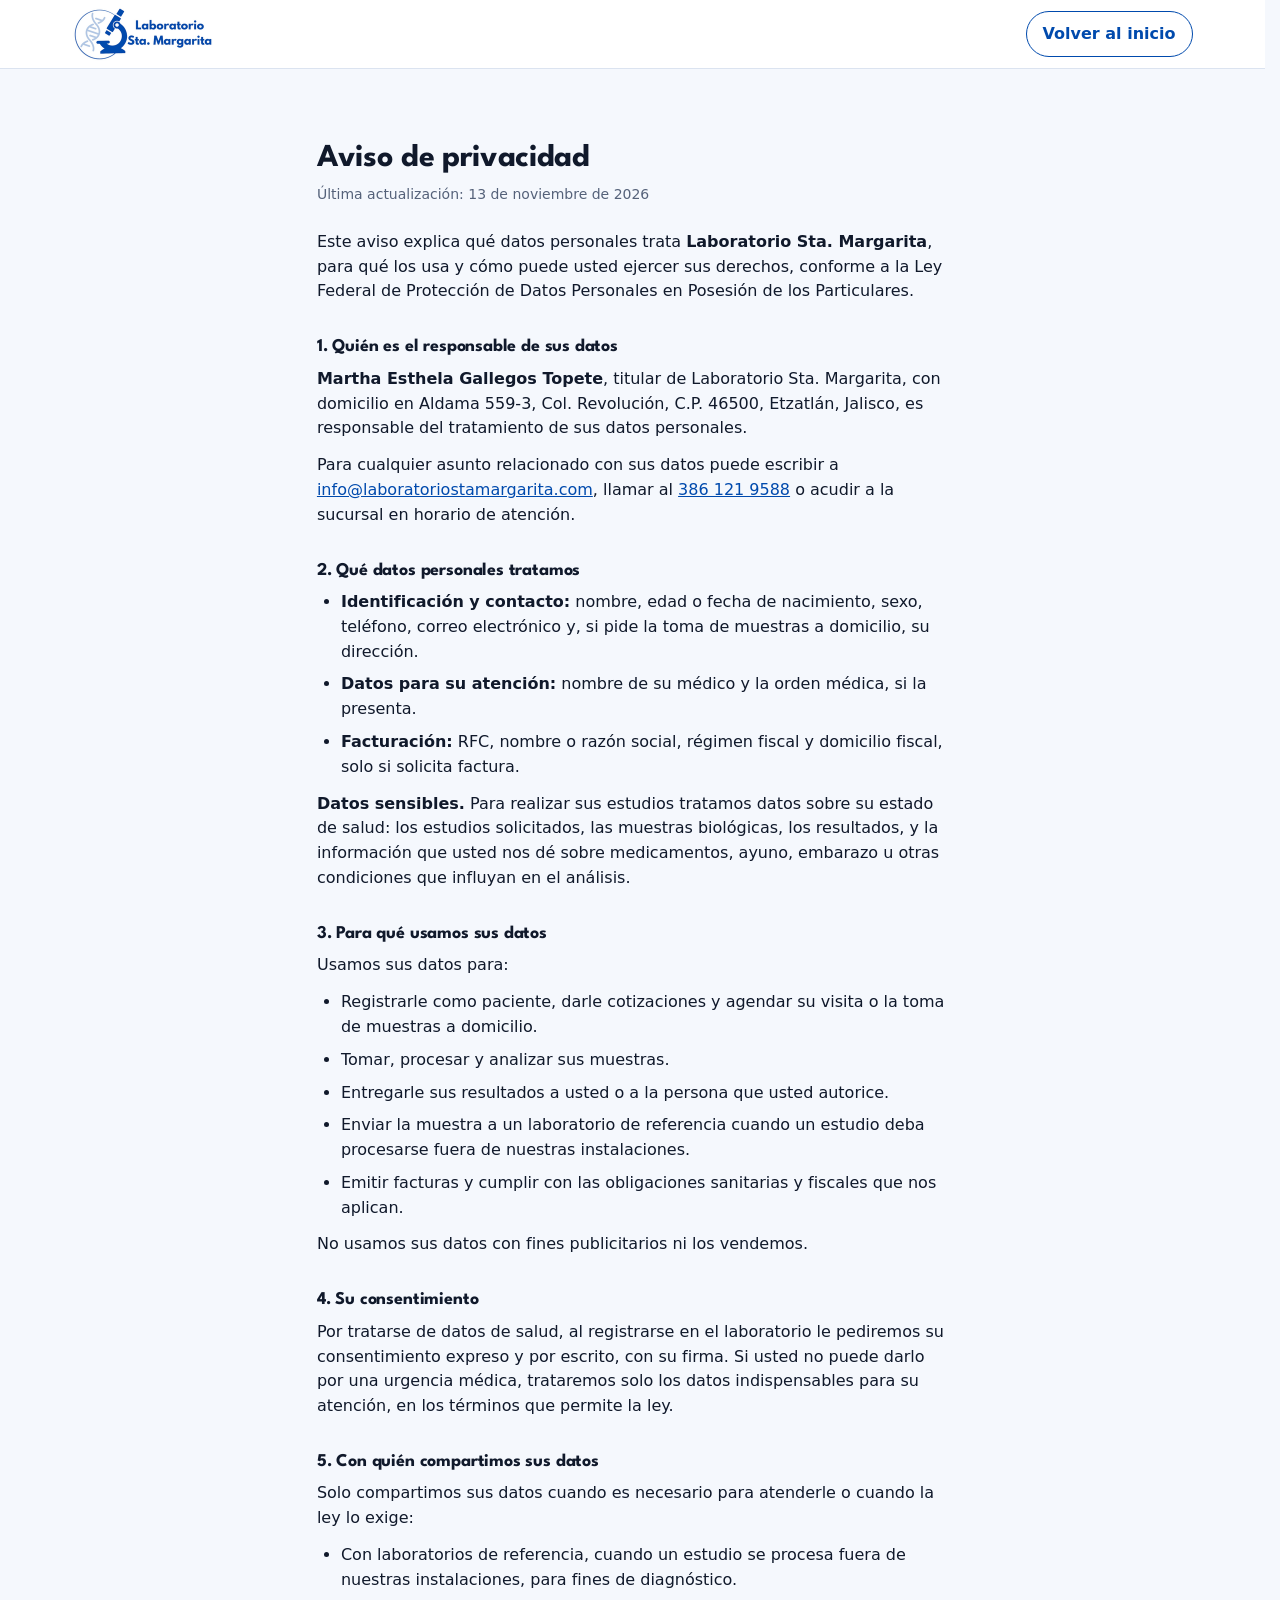
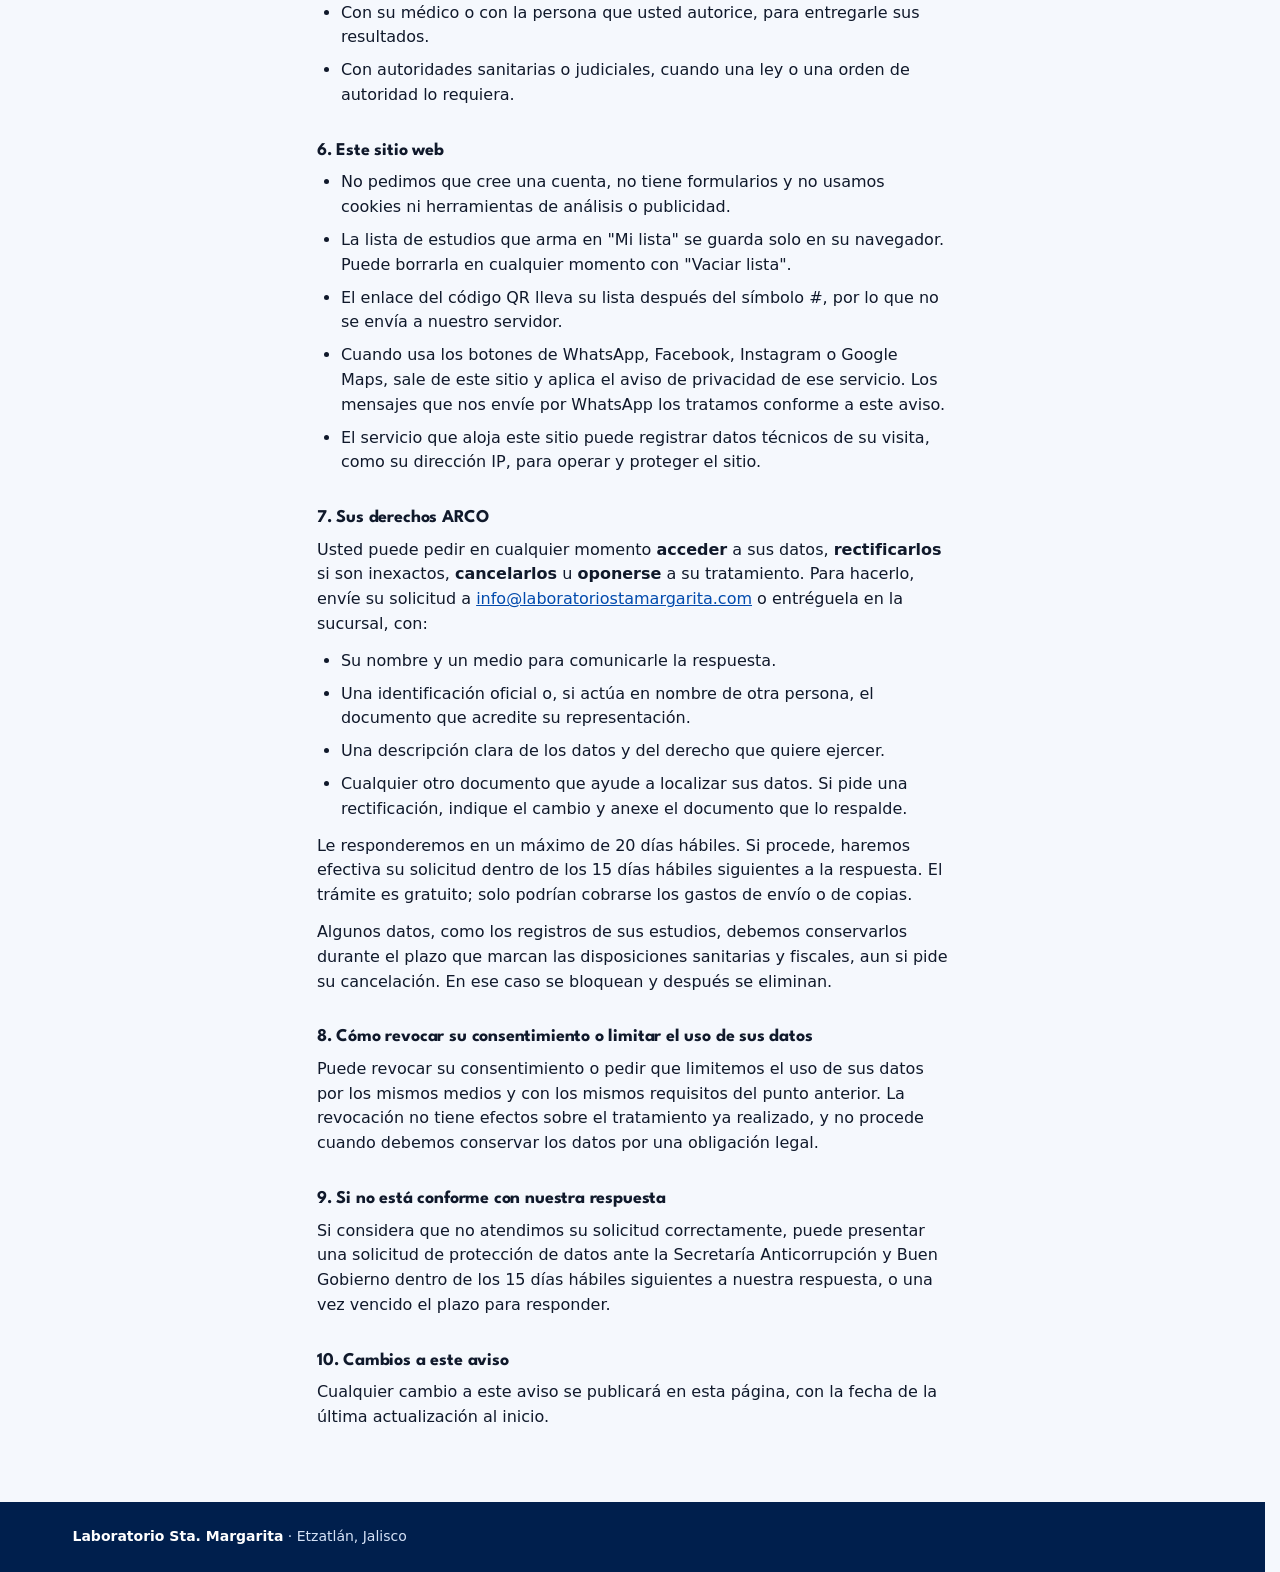
==== commit 3f9c68bb: "Aviso de privacidad: responsable Martha Esthela Gallegos Topete El aviso nombra a la responsable com" ====
--- a/aviso-de-privacidad.html
+++ b/aviso-de-privacidad.html
@@ -27,10 +27,10 @@
       <h1>Aviso de privacidad</h1>
       <p class="legal-fecha">Última actualización: 13 de noviembre de 2026</p>
 
-      <p>Este aviso explica qué datos personales trata <b data-negocio="responsable" data-respaldo="nombre">Laboratorio Sta. Margarita</b>, para qué los usa y cómo puede usted ejercer sus derechos, conforme a la Ley Federal de Protección de Datos Personales en Posesión de los Particulares.</p>
+      <p>Este aviso explica qué datos personales trata <b data-negocio="nombre">Laboratorio Sta. Margarita</b>, para qué los usa y cómo puede usted ejercer sus derechos, conforme a la Ley Federal de Protección de Datos Personales en Posesión de los Particulares.</p>
 
       <h2>1. Quién es el responsable de sus datos</h2>
-      <p><b data-negocio="responsable" data-respaldo="nombre">Laboratorio Sta. Margarita</b>, con domicilio en <span data-negocio="direccion">Aldama 559-3, Col. Revolución, C.P. 46500, Etzatlán, Jalisco</span>, es responsable del tratamiento de sus datos personales.</p>
+      <p><b data-negocio="responsable" data-respaldo="nombre">Martha Esthela Gallegos Topete</b><span id="titularDe">, titular de <span data-negocio="nombre">Laboratorio Sta. Margarita</span></span>, con domicilio en <span data-negocio="direccion">Aldama 559-3, Col. Revolución, C.P. 46500, Etzatlán, Jalisco</span>, es responsable del tratamiento de sus datos personales.</p>
       <p>Para cualquier asunto relacionado con sus datos puede escribir a <a data-enlace="correo" href="mailto:info@laboratoriostamargarita.com">info@laboratoriostamargarita.com</a>, llamar al <a data-enlace="telefono" href="tel:3861219588">386 121 9588</a> o acudir a la sucursal en horario de atención.</p>
 
       <h2>2. Qué datos personales tratamos</h2>
--- a/css/estilos.css
+++ b/css/estilos.css
@@ -86,6 +86,11 @@
 .menu { display: flex; gap: var(--e5); margin-left: auto; }
 .menu a { color: var(--tinta); text-decoration: none; }
 .menu a:hover { color: var(--azul); text-decoration: underline; text-underline-offset: 6px; }
+/* Botón del menú: solo en celular. */
+.boton-menu { display: none; flex: none; align-items: center; justify-content: center; width: 44px; height: 44px; margin-right: -10px; border: 0; border-radius: 50%; background: none; color: var(--tinta); }
+.boton-menu:hover { background: var(--azul-claro); }
+.boton-menu .icono-cerrar, .boton-menu[aria-expanded="true"] .icono-abrir { display: none; }
+.boton-menu[aria-expanded="true"] .icono-cerrar { display: block; }
 
 .boton { display: inline-flex; align-items: center; justify-content: center; gap: var(--e2); border: 1.5px solid var(--azul); background: transparent; color: var(--azul); padding: var(--e3) var(--e4); border-radius: 999px; font-weight: 600; line-height: 1.25; text-decoration: none; white-space: nowrap; }
 .boton:hover { background: var(--azul-claro); }
@@ -295,7 +300,12 @@
 @media (max-width: 820px) {
   /* La letra no se encoge en celular: el texto sigue en 16 px y lo más chico en 13 px. */
   html { scroll-padding-top: 70px; }
-  .menu { display: none; }
+  /* Menú en celular: el botón abre un panel bajo la cabecera con las secciones. */
+  .boton-menu { display: inline-flex; }
+  .menu { display: none; position: absolute; top: 100%; left: 0; right: 0; margin: 0; flex-direction: column; gap: 0; padding: var(--e2) 0; background: var(--papel); border-bottom: 1px solid var(--linea); box-shadow: 0 12px 24px rgba(0, 31, 77, .12); }
+  .menu.abierto { display: flex; }
+  .menu a { display: flex; align-items: center; min-height: 48px; padding: 0 var(--e4); font-size: var(--t-lg); }
+  .menu a:hover, .menu a:focus-visible { background: var(--crema); text-decoration: none; }
   .boton-lista { margin-left: auto; }
   .portada-fila, .dos-columnas { grid-template-columns: minmax(0, 1fr); }
   .dos-columnas { gap: var(--e5); }
